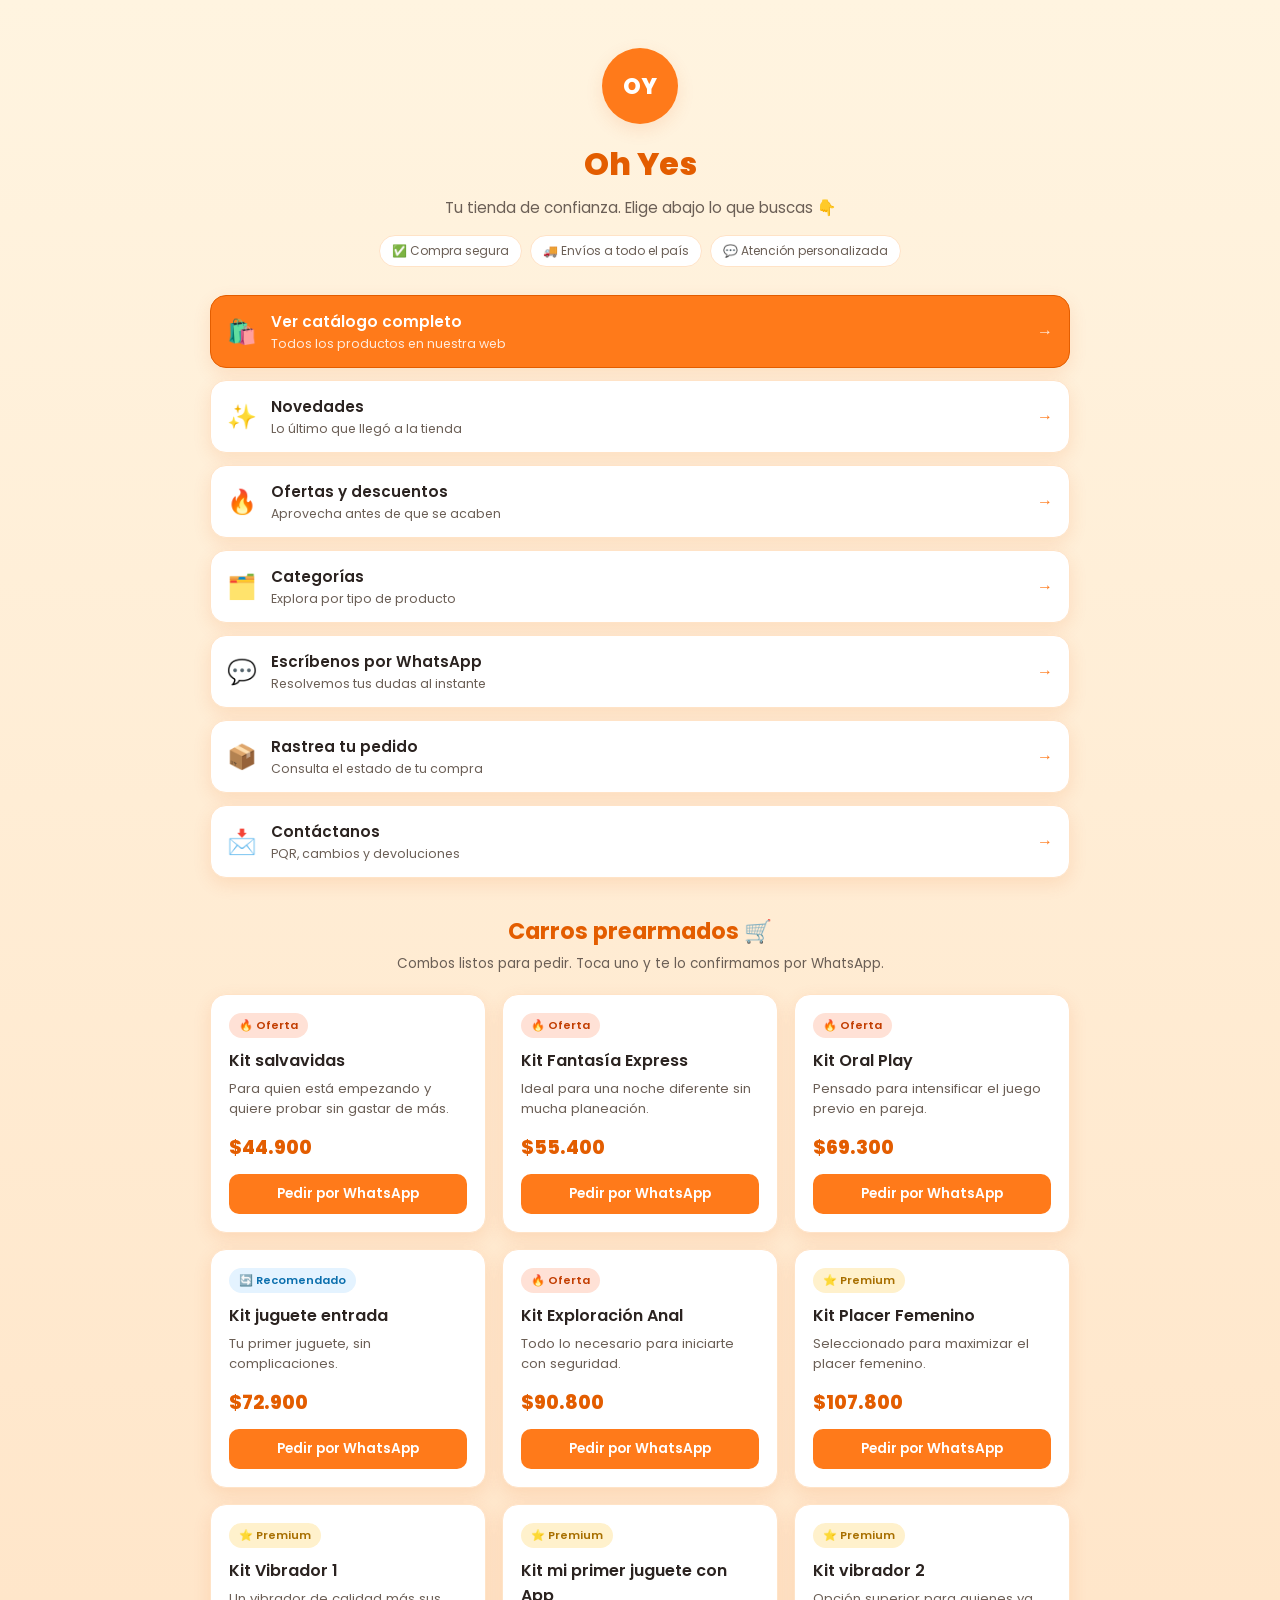
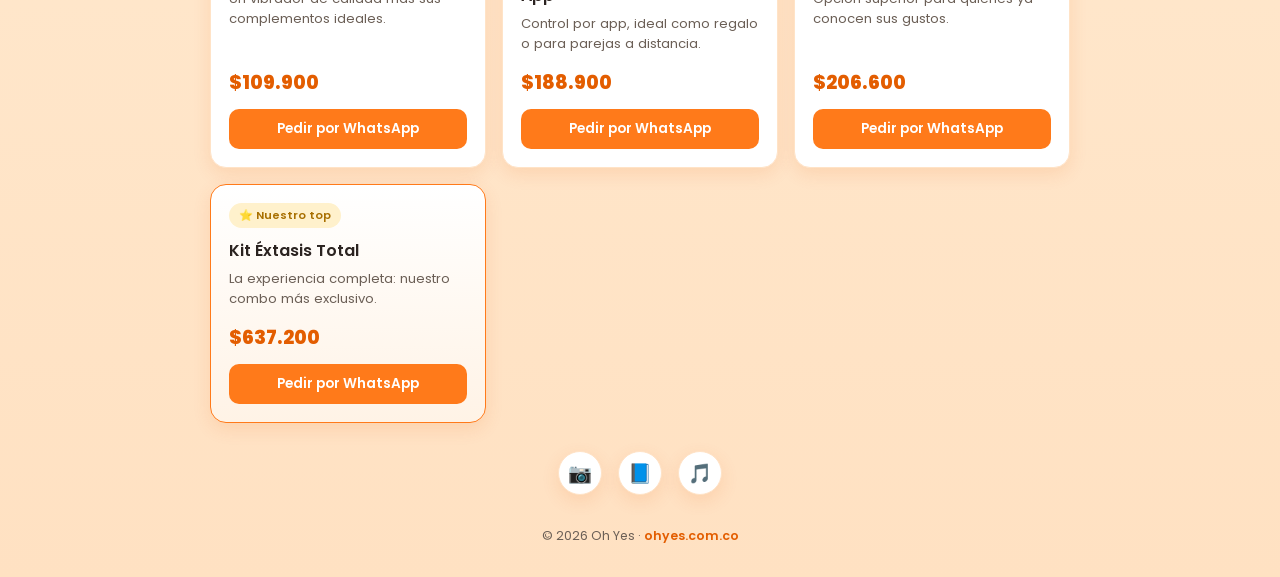
==== index.html @ c4b96cb7 "Add pre-built product cart cards from real catalog data Add a "Carros prearmados" section with the 1" ====
<!DOCTYPE html>
<html lang="es">
<head>
  <meta charset="UTF-8" />
  <meta name="viewport" content="width=device-width, initial-scale=1.0" />
  <title>Oh Yes | Accesos rápidos</title>
  <meta name="description" content="Todos los productos y canales de Oh Yes en un solo lugar. Encuentra lo que buscas más rápido." />
  <link rel="preconnect" href="https://fonts.googleapis.com" />
  <link rel="preconnect" href="https://fonts.gstatic.com" crossorigin />
  <link href="https://fonts.googleapis.com/css2?family=Poppins:wght@400;600;700;800&display=swap" rel="stylesheet" />
  <link href="styles.css" rel="stylesheet" type="text/css" />
</head>
<body>

  <main class="page">
    <header class="hero">
      <div class="avatar" aria-hidden="true">OY</div>
      <h1>Oh Yes</h1>
      <p class="tagline">Tu tienda de confianza. Elige abajo lo que buscas 👇</p>
      <div class="trust-badges">
        <span class="badge">✅ Compra segura</span>
        <span class="badge">🚚 Envíos a todo el país</span>
        <span class="badge">💬 Atención personalizada</span>
      </div>
    </header>

    <section class="links" aria-label="Accesos rápidos">

      <a class="link-card featured" href="https://ohyes.com.co" target="_blank" rel="noopener">
        <span class="icon">🛍️</span>
        <span class="text">
          <strong>Ver catálogo completo</strong>
          <small>Todos los productos en nuestra web</small>
        </span>
        <span class="arrow">→</span>
      </a>

      <a class="link-card" href="https://ohyes.com.co/productos/nuevos" target="_blank" rel="noopener">
        <span class="icon">✨</span>
        <span class="text">
          <strong>Novedades</strong>
          <small>Lo último que llegó a la tienda</small>
        </span>
        <span class="arrow">→</span>
      </a>

      <a class="link-card" href="https://ohyes.com.co/productos/ofertas" target="_blank" rel="noopener">
        <span class="icon">🔥</span>
        <span class="text">
          <strong>Ofertas y descuentos</strong>
          <small>Aprovecha antes de que se acaben</small>
        </span>
        <span class="arrow">→</span>
      </a>

      <a class="link-card" href="https://ohyes.com.co/categorias" target="_blank" rel="noopener">
        <span class="icon">🗂️</span>
        <span class="text">
          <strong>Categorías</strong>
          <small>Explora por tipo de producto</small>
        </span>
        <span class="arrow">→</span>
      </a>

      <a class="link-card" href="https://wa.me/573000000000" target="_blank" rel="noopener">
        <span class="icon">💬</span>
        <span class="text">
          <strong>Escríbenos por WhatsApp</strong>
          <small>Resolvemos tus dudas al instante</small>
        </span>
        <span class="arrow">→</span>
      </a>

      <a class="link-card" href="https://ohyes.com.co/rastreo" target="_blank" rel="noopener">
        <span class="icon">📦</span>
        <span class="text">
          <strong>Rastrea tu pedido</strong>
          <small>Consulta el estado de tu compra</small>
        </span>
        <span class="arrow">→</span>
      </a>

      <a class="link-card" href="https://ohyes.com.co/contacto" target="_blank" rel="noopener">
        <span class="icon">📩</span>
        <span class="text">
          <strong>Contáctanos</strong>
          <small>PQR, cambios y devoluciones</small>
        </span>
        <span class="arrow">→</span>
      </a>

    </section>

    <section class="kits" aria-label="Carros prearmados">
      <h2>Carros prearmados 🛒</h2>
      <p class="section-sub">Combos listos para pedir. Toca uno y te lo confirmamos por WhatsApp.</p>

      <div class="kit-grid">

        <article class="kit-card">
          <span class="kit-tag offer">🔥 Oferta</span>
          <h3>Kit salvavidas</h3>
          <p class="kit-desc">Para quien está empezando y quiere probar sin gastar de más.</p>
          <p class="kit-price">$44.900</p>
          <a class="kit-btn" href="https://wa.me/573000000000?text=Hola%21%20Quiero%20pedir%20el%20Kit%20salvavidas%20%28%2444.900%29%20%F0%9F%99%82" target="_blank" rel="noopener">Pedir por WhatsApp</a>
        </article>

        <article class="kit-card">
          <span class="kit-tag offer">🔥 Oferta</span>
          <h3>Kit Fantasía Express</h3>
          <p class="kit-desc">Ideal para una noche diferente sin mucha planeación.</p>
          <p class="kit-price">$55.400</p>
          <a class="kit-btn" href="https://wa.me/573000000000?text=Hola%21%20Quiero%20pedir%20el%20Kit%20Fantas%C3%ADa%20Express%20%28%2455.400%29%20%F0%9F%99%82" target="_blank" rel="noopener">Pedir por WhatsApp</a>
        </article>

        <article class="kit-card">
          <span class="kit-tag offer">🔥 Oferta</span>
          <h3>Kit Oral Play</h3>
          <p class="kit-desc">Pensado para intensificar el juego previo en pareja.</p>
          <p class="kit-price">$69.300</p>
          <a class="kit-btn" href="https://wa.me/573000000000?text=Hola%21%20Quiero%20pedir%20el%20Kit%20Oral%20Play%20%28%2469.300%29%20%F0%9F%99%82" target="_blank" rel="noopener">Pedir por WhatsApp</a>
        </article>

        <article class="kit-card">
          <span class="kit-tag rotate">🔄 Recomendado</span>
          <h3>Kit juguete entrada</h3>
          <p class="kit-desc">Tu primer juguete, sin complicaciones.</p>
          <p class="kit-price">$72.900</p>
          <a class="kit-btn" href="https://wa.me/573000000000?text=Hola%21%20Quiero%20pedir%20el%20Kit%20juguete%20entrada%20%28%2472.900%29%20%F0%9F%99%82" target="_blank" rel="noopener">Pedir por WhatsApp</a>
        </article>

        <article class="kit-card">
          <span class="kit-tag offer">🔥 Oferta</span>
          <h3>Kit Exploración Anal</h3>
          <p class="kit-desc">Todo lo necesario para iniciarte con seguridad.</p>
          <p class="kit-price">$90.800</p>
          <a class="kit-btn" href="https://wa.me/573000000000?text=Hola%21%20Quiero%20pedir%20el%20Kit%20Exploraci%C3%B3n%20Anal%20%28%2490.800%29%20%F0%9F%99%82" target="_blank" rel="noopener">Pedir por WhatsApp</a>
        </article>

        <article class="kit-card">
          <span class="kit-tag premium">⭐ Premium</span>
          <h3>Kit Placer Femenino</h3>
          <p class="kit-desc">Seleccionado para maximizar el placer femenino.</p>
          <p class="kit-price">$107.800</p>
          <a class="kit-btn" href="https://wa.me/573000000000?text=Hola%21%20Quiero%20pedir%20el%20Kit%20Placer%20Femenino%20%28%24107.800%29%20%F0%9F%99%82" target="_blank" rel="noopener">Pedir por WhatsApp</a>
        </article>

        <article class="kit-card">
          <span class="kit-tag premium">⭐ Premium</span>
          <h3>Kit Vibrador 1</h3>
          <p class="kit-desc">Un vibrador de calidad más sus complementos ideales.</p>
          <p class="kit-price">$109.900</p>
          <a class="kit-btn" href="https://wa.me/573000000000?text=Hola%21%20Quiero%20pedir%20el%20Kit%20Vibrador%201%20%28%24109.900%29%20%F0%9F%99%82" target="_blank" rel="noopener">Pedir por WhatsApp</a>
        </article>

        <article class="kit-card">
          <span class="kit-tag premium">⭐ Premium</span>
          <h3>Kit mi primer juguete con App</h3>
          <p class="kit-desc">Control por app, ideal como regalo o para parejas a distancia.</p>
          <p class="kit-price">$188.900</p>
          <a class="kit-btn" href="https://wa.me/573000000000?text=Hola%21%20Quiero%20pedir%20el%20Kit%20mi%20primer%20juguete%20con%20App%20%28%24188.900%29%20%F0%9F%99%82" target="_blank" rel="noopener">Pedir por WhatsApp</a>
        </article>

        <article class="kit-card">
          <span class="kit-tag premium">⭐ Premium</span>
          <h3>Kit vibrador 2</h3>
          <p class="kit-desc">Opción superior para quienes ya conocen sus gustos.</p>
          <p class="kit-price">$206.600</p>
          <a class="kit-btn" href="https://wa.me/573000000000?text=Hola%21%20Quiero%20pedir%20el%20Kit%20vibrador%202%20%28%24206.600%29%20%F0%9F%99%82" target="_blank" rel="noopener">Pedir por WhatsApp</a>
        </article>

        <article class="kit-card featured">
          <span class="kit-tag premium">⭐ Nuestro top</span>
          <h3>Kit Éxtasis Total</h3>
          <p class="kit-desc">La experiencia completa: nuestro combo más exclusivo.</p>
          <p class="kit-price">$637.200</p>
          <a class="kit-btn" href="https://wa.me/573000000000?text=Hola%21%20Quiero%20pedir%20el%20Kit%20%C3%89xtasis%20Total%20%28%24637.200%29%20%F0%9F%99%82" target="_blank" rel="noopener">Pedir por WhatsApp</a>
        </article>

      </div>
    </section>

    <section class="socials" aria-label="Redes sociales">
      <a href="https://instagram.com/ohyes.com.co" target="_blank" rel="noopener" aria-label="Instagram">📷</a>
      <a href="https://facebook.com/ohyes.com.co" target="_blank" rel="noopener" aria-label="Facebook">📘</a>
      <a href="https://tiktok.com/@ohyes.com.co" target="_blank" rel="noopener" aria-label="TikTok">🎵</a>
    </section>

    <footer class="footer">
      <p>© <span id="year"></span> Oh Yes · <a href="https://ohyes.com.co" target="_blank" rel="noopener">ohyes.com.co</a></p>
    </footer>
  </main>

  <script>
    document.getElementById('year').textContent = new Date().getFullYear();
  </script>

</body>
</html>
---- styles.css ----
:root {
  --bg-top: #fff4e0;
  --bg-bottom: #ffe1c2;
  --accent: #ff7a1a;
  --accent-dark: #e35d00;
  --text: #2b2320;
  --text-muted: #6b5f56;
  --card-bg: #ffffff;
  --card-border: #ffe3c7;
  --shadow: 0 6px 18px rgba(227, 93, 0, 0.12);
}

* {
  margin: 0;
  padding: 0;
  box-sizing: border-box;
}

body {
  font-family: "Poppins", "Segoe UI", sans-serif;
  color: var(--text);
  background: linear-gradient(180deg, var(--bg-top) 0%, var(--bg-bottom) 100%);
  min-height: 100vh;
}

.page {
  max-width: 480px;
  margin: 0 auto;
  padding: 48px 20px 32px;
  display: flex;
  flex-direction: column;
  align-items: center;
}

.page:has(.kit-grid) {
  max-width: 900px;
}

.hero {
  text-align: center;
  margin-bottom: 28px;
}

.avatar {
  width: 76px;
  height: 76px;
  margin: 0 auto 16px;
  border-radius: 50%;
  background: var(--accent);
  color: #fff;
  display: flex;
  align-items: center;
  justify-content: center;
  font-weight: 800;
  font-size: 1.4rem;
  box-shadow: var(--shadow);
}

.hero h1 {
  font-size: 2rem;
  font-weight: 800;
  color: var(--accent-dark);
}

.tagline {
  margin-top: 8px;
  color: var(--text-muted);
  font-size: 0.95rem;
}

.trust-badges {
  margin-top: 16px;
  display: flex;
  flex-wrap: wrap;
  justify-content: center;
  gap: 8px;
}

.badge {
  background: #fff;
  border: 1px solid var(--card-border);
  border-radius: 999px;
  padding: 6px 12px;
  font-size: 0.75rem;
  color: var(--text-muted);
}

.links {
  width: 100%;
  display: flex;
  flex-direction: column;
  gap: 12px;
}

.link-card {
  display: flex;
  align-items: center;
  gap: 14px;
  background: var(--card-bg);
  border: 1px solid var(--card-border);
  border-radius: 16px;
  padding: 14px 16px;
  text-decoration: none;
  color: var(--text);
  box-shadow: var(--shadow);
  transition: transform 0.15s ease, box-shadow 0.15s ease, border-color 0.15s ease;
}

.link-card:hover,
.link-card:focus-visible {
  transform: translateY(-2px);
  border-color: var(--accent);
  box-shadow: 0 10px 24px rgba(227, 93, 0, 0.2);
}

.link-card .icon {
  font-size: 1.5rem;
  flex-shrink: 0;
}

.link-card .text {
  flex: 1;
  display: flex;
  flex-direction: column;
}

.link-card strong {
  font-size: 0.95rem;
  font-weight: 600;
}

.link-card small {
  color: var(--text-muted);
  font-size: 0.78rem;
  margin-top: 2px;
}

.link-card .arrow {
  color: var(--accent);
  font-weight: 700;
}

.link-card.featured {
  background: var(--accent);
  color: #fff;
  border-color: var(--accent-dark);
}

.link-card.featured small,
.link-card.featured .arrow {
  color: rgba(255, 255, 255, 0.85);
}

.kits {
  width: 100%;
  margin-top: 36px;
  text-align: center;
}

.kits h2 {
  font-size: 1.4rem;
  color: var(--accent-dark);
}

.section-sub {
  margin-top: 6px;
  color: var(--text-muted);
  font-size: 0.85rem;
}

.kit-grid {
  margin-top: 20px;
  display: grid;
  grid-template-columns: repeat(auto-fill, minmax(220px, 1fr));
  gap: 16px;
  text-align: left;
}

.kit-card {
  background: var(--card-bg);
  border: 1px solid var(--card-border);
  border-radius: 16px;
  padding: 18px;
  display: flex;
  flex-direction: column;
  box-shadow: var(--shadow);
}

.kit-card.featured {
  border-color: var(--accent);
  background: linear-gradient(180deg, #fff 0%, #fff3e6 100%);
}

.kit-tag {
  align-self: flex-start;
  font-size: 0.7rem;
  font-weight: 600;
  padding: 4px 10px;
  border-radius: 999px;
  margin-bottom: 10px;
}

.kit-tag.offer {
  background: #ffe1d6;
  color: #c23d00;
}

.kit-tag.premium {
  background: #fff1cc;
  color: #a86f00;
}

.kit-tag.rotate {
  background: #e4f3ff;
  color: #0b6fad;
}

.kit-card h3 {
  font-size: 1rem;
  font-weight: 600;
}

.kit-desc {
  margin-top: 6px;
  color: var(--text-muted);
  font-size: 0.82rem;
  flex: 1;
}

.kit-price {
  margin-top: 14px;
  font-size: 1.2rem;
  font-weight: 800;
  color: var(--accent-dark);
}

.kit-btn {
  margin-top: 12px;
  display: block;
  text-align: center;
  background: var(--accent);
  color: #fff;
  text-decoration: none;
  font-weight: 600;
  font-size: 0.85rem;
  padding: 10px 14px;
  border-radius: 10px;
  transition: transform 0.15s ease, background 0.15s ease;
}

.kit-btn:hover {
  background: var(--accent-dark);
  transform: translateY(-1px);
}

.socials {
  margin-top: 28px;
  display: flex;
  gap: 16px;
}

.socials a {
  width: 44px;
  height: 44px;
  border-radius: 50%;
  background: #fff;
  border: 1px solid var(--card-border);
  display: flex;
  align-items: center;
  justify-content: center;
  font-size: 1.2rem;
  text-decoration: none;
  box-shadow: var(--shadow);
  transition: transform 0.15s ease;
}

.socials a:hover {
  transform: translateY(-2px);
}

.footer {
  margin-top: 32px;
  text-align: center;
  font-size: 0.78rem;
  color: var(--text-muted);
}

.footer a {
  color: var(--accent-dark);
  text-decoration: none;
  font-weight: 600;
}
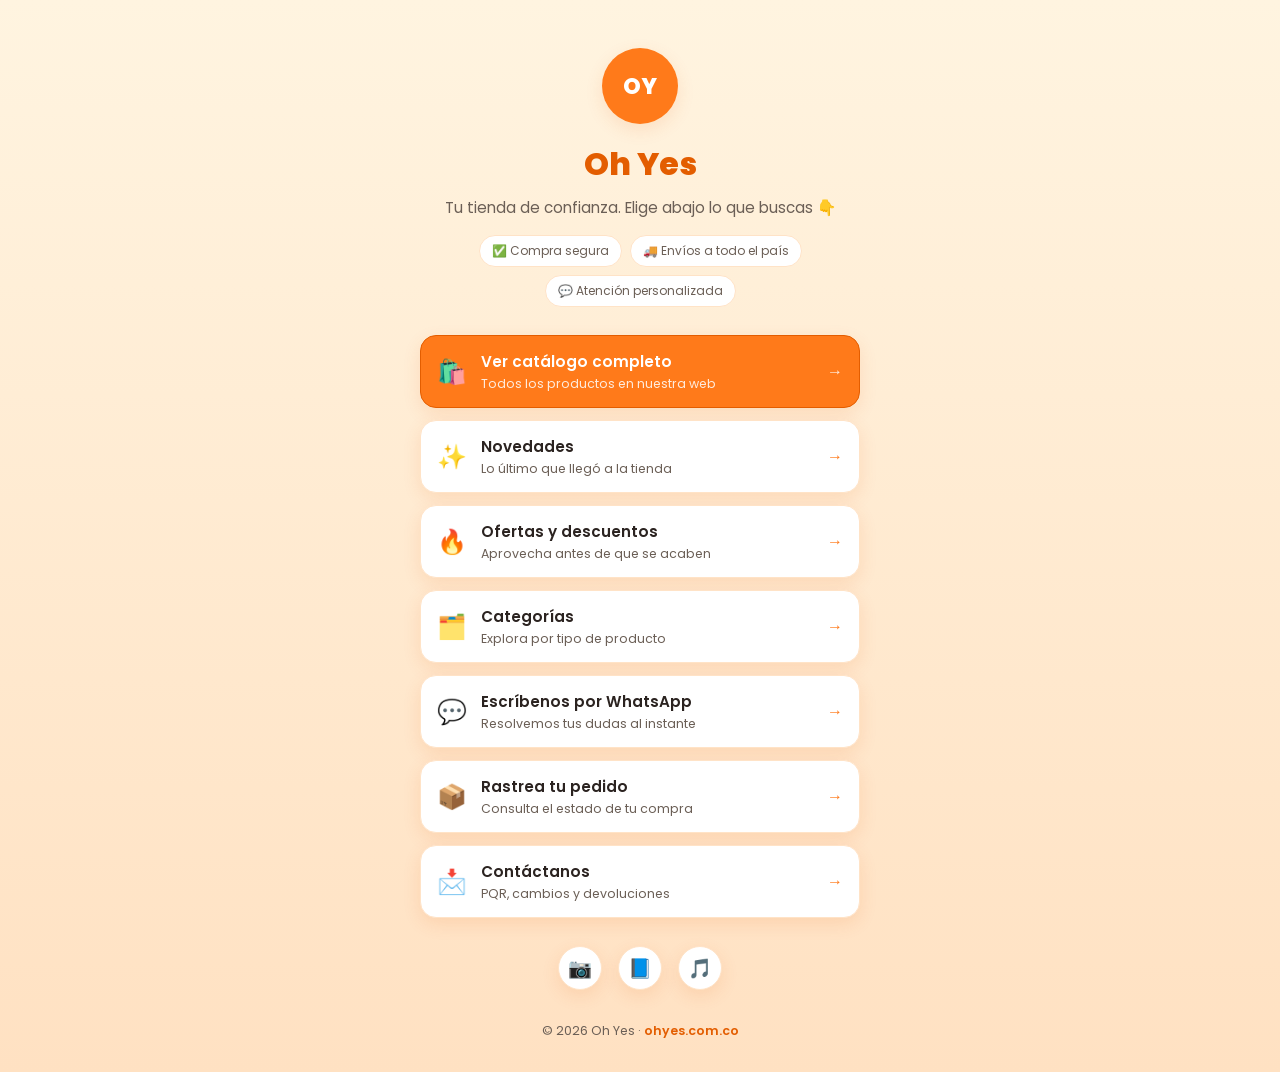
==== commit 03cc0166: "Remove pre-built product cart cards Take out the "Carros prearmados" section and its styles while th" ====
--- a/index.html
+++ b/index.html
@@ -62,7 +62,7 @@
         <span class="arrow">→</span>
       </a>
 
-      <a class="link-card" href="https://wa.me/573000000000" target="_blank" rel="noopener">
+      <a class="link-card" href="https://wa.me/573005209029" target="_blank" rel="noopener">
         <span class="icon">💬</span>
         <span class="text">
           <strong>Escríbenos por WhatsApp</strong>
@@ -91,95 +91,6 @@
 
     </section>
 
-    <section class="kits" aria-label="Carros prearmados">
-      <h2>Carros prearmados 🛒</h2>
-      <p class="section-sub">Combos listos para pedir. Toca uno y te lo confirmamos por WhatsApp.</p>
-
-      <div class="kit-grid">
-
-        <article class="kit-card">
-          <span class="kit-tag offer">🔥 Oferta</span>
-          <h3>Kit salvavidas</h3>
-          <p class="kit-desc">Para quien está empezando y quiere probar sin gastar de más.</p>
-          <p class="kit-price">$44.900</p>
-          <a class="kit-btn" href="https://wa.me/573000000000?text=Hola%21%20Quiero%20pedir%20el%20Kit%20salvavidas%20%28%2444.900%29%20%F0%9F%99%82" target="_blank" rel="noopener">Pedir por WhatsApp</a>
-        </article>
-
-        <article class="kit-card">
-          <span class="kit-tag offer">🔥 Oferta</span>
-          <h3>Kit Fantasía Express</h3>
-          <p class="kit-desc">Ideal para una noche diferente sin mucha planeación.</p>
-          <p class="kit-price">$55.400</p>
-          <a class="kit-btn" href="https://wa.me/573000000000?text=Hola%21%20Quiero%20pedir%20el%20Kit%20Fantas%C3%ADa%20Express%20%28%2455.400%29%20%F0%9F%99%82" target="_blank" rel="noopener">Pedir por WhatsApp</a>
-        </article>
-
-        <article class="kit-card">
-          <span class="kit-tag offer">🔥 Oferta</span>
-          <h3>Kit Oral Play</h3>
-          <p class="kit-desc">Pensado para intensificar el juego previo en pareja.</p>
-          <p class="kit-price">$69.300</p>
-          <a class="kit-btn" href="https://wa.me/573000000000?text=Hola%21%20Quiero%20pedir%20el%20Kit%20Oral%20Play%20%28%2469.300%29%20%F0%9F%99%82" target="_blank" rel="noopener">Pedir por WhatsApp</a>
-        </article>
-
-        <article class="kit-card">
-          <span class="kit-tag rotate">🔄 Recomendado</span>
-          <h3>Kit juguete entrada</h3>
-          <p class="kit-desc">Tu primer juguete, sin complicaciones.</p>
-          <p class="kit-price">$72.900</p>
-          <a class="kit-btn" href="https://wa.me/573000000000?text=Hola%21%20Quiero%20pedir%20el%20Kit%20juguete%20entrada%20%28%2472.900%29%20%F0%9F%99%82" target="_blank" rel="noopener">Pedir por WhatsApp</a>
-        </article>
-
-        <article class="kit-card">
-          <span class="kit-tag offer">🔥 Oferta</span>
-          <h3>Kit Exploración Anal</h3>
-          <p class="kit-desc">Todo lo necesario para iniciarte con seguridad.</p>
-          <p class="kit-price">$90.800</p>
-          <a class="kit-btn" href="https://wa.me/573000000000?text=Hola%21%20Quiero%20pedir%20el%20Kit%20Exploraci%C3%B3n%20Anal%20%28%2490.800%29%20%F0%9F%99%82" target="_blank" rel="noopener">Pedir por WhatsApp</a>
-        </article>
-
-        <article class="kit-card">
-          <span class="kit-tag premium">⭐ Premium</span>
-          <h3>Kit Placer Femenino</h3>
-          <p class="kit-desc">Seleccionado para maximizar el placer femenino.</p>
-          <p class="kit-price">$107.800</p>
-          <a class="kit-btn" href="https://wa.me/573000000000?text=Hola%21%20Quiero%20pedir%20el%20Kit%20Placer%20Femenino%20%28%24107.800%29%20%F0%9F%99%82" target="_blank" rel="noopener">Pedir por WhatsApp</a>
-        </article>
-
-        <article class="kit-card">
-          <span class="kit-tag premium">⭐ Premium</span>
-          <h3>Kit Vibrador 1</h3>
-          <p class="kit-desc">Un vibrador de calidad más sus complementos ideales.</p>
-          <p class="kit-price">$109.900</p>
-          <a class="kit-btn" href="https://wa.me/573000000000?text=Hola%21%20Quiero%20pedir%20el%20Kit%20Vibrador%201%20%28%24109.900%29%20%F0%9F%99%82" target="_blank" rel="noopener">Pedir por WhatsApp</a>
-        </article>
-
-        <article class="kit-card">
-          <span class="kit-tag premium">⭐ Premium</span>
-          <h3>Kit mi primer juguete con App</h3>
-          <p class="kit-desc">Control por app, ideal como regalo o para parejas a distancia.</p>
-          <p class="kit-price">$188.900</p>
-          <a class="kit-btn" href="https://wa.me/573000000000?text=Hola%21%20Quiero%20pedir%20el%20Kit%20mi%20primer%20juguete%20con%20App%20%28%24188.900%29%20%F0%9F%99%82" target="_blank" rel="noopener">Pedir por WhatsApp</a>
-        </article>
-
-        <article class="kit-card">
-          <span class="kit-tag premium">⭐ Premium</span>
-          <h3>Kit vibrador 2</h3>
-          <p class="kit-desc">Opción superior para quienes ya conocen sus gustos.</p>
-          <p class="kit-price">$206.600</p>
-          <a class="kit-btn" href="https://wa.me/573000000000?text=Hola%21%20Quiero%20pedir%20el%20Kit%20vibrador%202%20%28%24206.600%29%20%F0%9F%99%82" target="_blank" rel="noopener">Pedir por WhatsApp</a>
-        </article>
-
-        <article class="kit-card featured">
-          <span class="kit-tag premium">⭐ Nuestro top</span>
-          <h3>Kit Éxtasis Total</h3>
-          <p class="kit-desc">La experiencia completa: nuestro combo más exclusivo.</p>
-          <p class="kit-price">$637.200</p>
-          <a class="kit-btn" href="https://wa.me/573000000000?text=Hola%21%20Quiero%20pedir%20el%20Kit%20%C3%89xtasis%20Total%20%28%24637.200%29%20%F0%9F%99%82" target="_blank" rel="noopener">Pedir por WhatsApp</a>
-        </article>
-
-      </div>
-    </section>
-
     <section class="socials" aria-label="Redes sociales">
       <a href="https://instagram.com/ohyes.com.co" target="_blank" rel="noopener" aria-label="Instagram">📷</a>
       <a href="https://facebook.com/ohyes.com.co" target="_blank" rel="noopener" aria-label="Facebook">📘</a>
--- a/styles.css
+++ b/styles.css
@@ -30,10 +30,6 @@
   display: flex;
   flex-direction: column;
   align-items: center;
-}
-
-.page:has(.kit-grid) {
-  max-width: 900px;
 }
 
 .hero {
@@ -151,108 +147,6 @@
   color: rgba(255, 255, 255, 0.85);
 }
 
-.kits {
-  width: 100%;
-  margin-top: 36px;
-  text-align: center;
-}
-
-.kits h2 {
-  font-size: 1.4rem;
-  color: var(--accent-dark);
-}
-
-.section-sub {
-  margin-top: 6px;
-  color: var(--text-muted);
-  font-size: 0.85rem;
-}
-
-.kit-grid {
-  margin-top: 20px;
-  display: grid;
-  grid-template-columns: repeat(auto-fill, minmax(220px, 1fr));
-  gap: 16px;
-  text-align: left;
-}
-
-.kit-card {
-  background: var(--card-bg);
-  border: 1px solid var(--card-border);
-  border-radius: 16px;
-  padding: 18px;
-  display: flex;
-  flex-direction: column;
-  box-shadow: var(--shadow);
-}
-
-.kit-card.featured {
-  border-color: var(--accent);
-  background: linear-gradient(180deg, #fff 0%, #fff3e6 100%);
-}
-
-.kit-tag {
-  align-self: flex-start;
-  font-size: 0.7rem;
-  font-weight: 600;
-  padding: 4px 10px;
-  border-radius: 999px;
-  margin-bottom: 10px;
-}
-
-.kit-tag.offer {
-  background: #ffe1d6;
-  color: #c23d00;
-}
-
-.kit-tag.premium {
-  background: #fff1cc;
-  color: #a86f00;
-}
-
-.kit-tag.rotate {
-  background: #e4f3ff;
-  color: #0b6fad;
-}
-
-.kit-card h3 {
-  font-size: 1rem;
-  font-weight: 600;
-}
-
-.kit-desc {
-  margin-top: 6px;
-  color: var(--text-muted);
-  font-size: 0.82rem;
-  flex: 1;
-}
-
-.kit-price {
-  margin-top: 14px;
-  font-size: 1.2rem;
-  font-weight: 800;
-  color: var(--accent-dark);
-}
-
-.kit-btn {
-  margin-top: 12px;
-  display: block;
-  text-align: center;
-  background: var(--accent);
-  color: #fff;
-  text-decoration: none;
-  font-weight: 600;
-  font-size: 0.85rem;
-  padding: 10px 14px;
-  border-radius: 10px;
-  transition: transform 0.15s ease, background 0.15s ease;
-}
-
-.kit-btn:hover {
-  background: var(--accent-dark);
-  transform: translateY(-1px);
-}
-
 .socials {
   margin-top: 28px;
   display: flex;
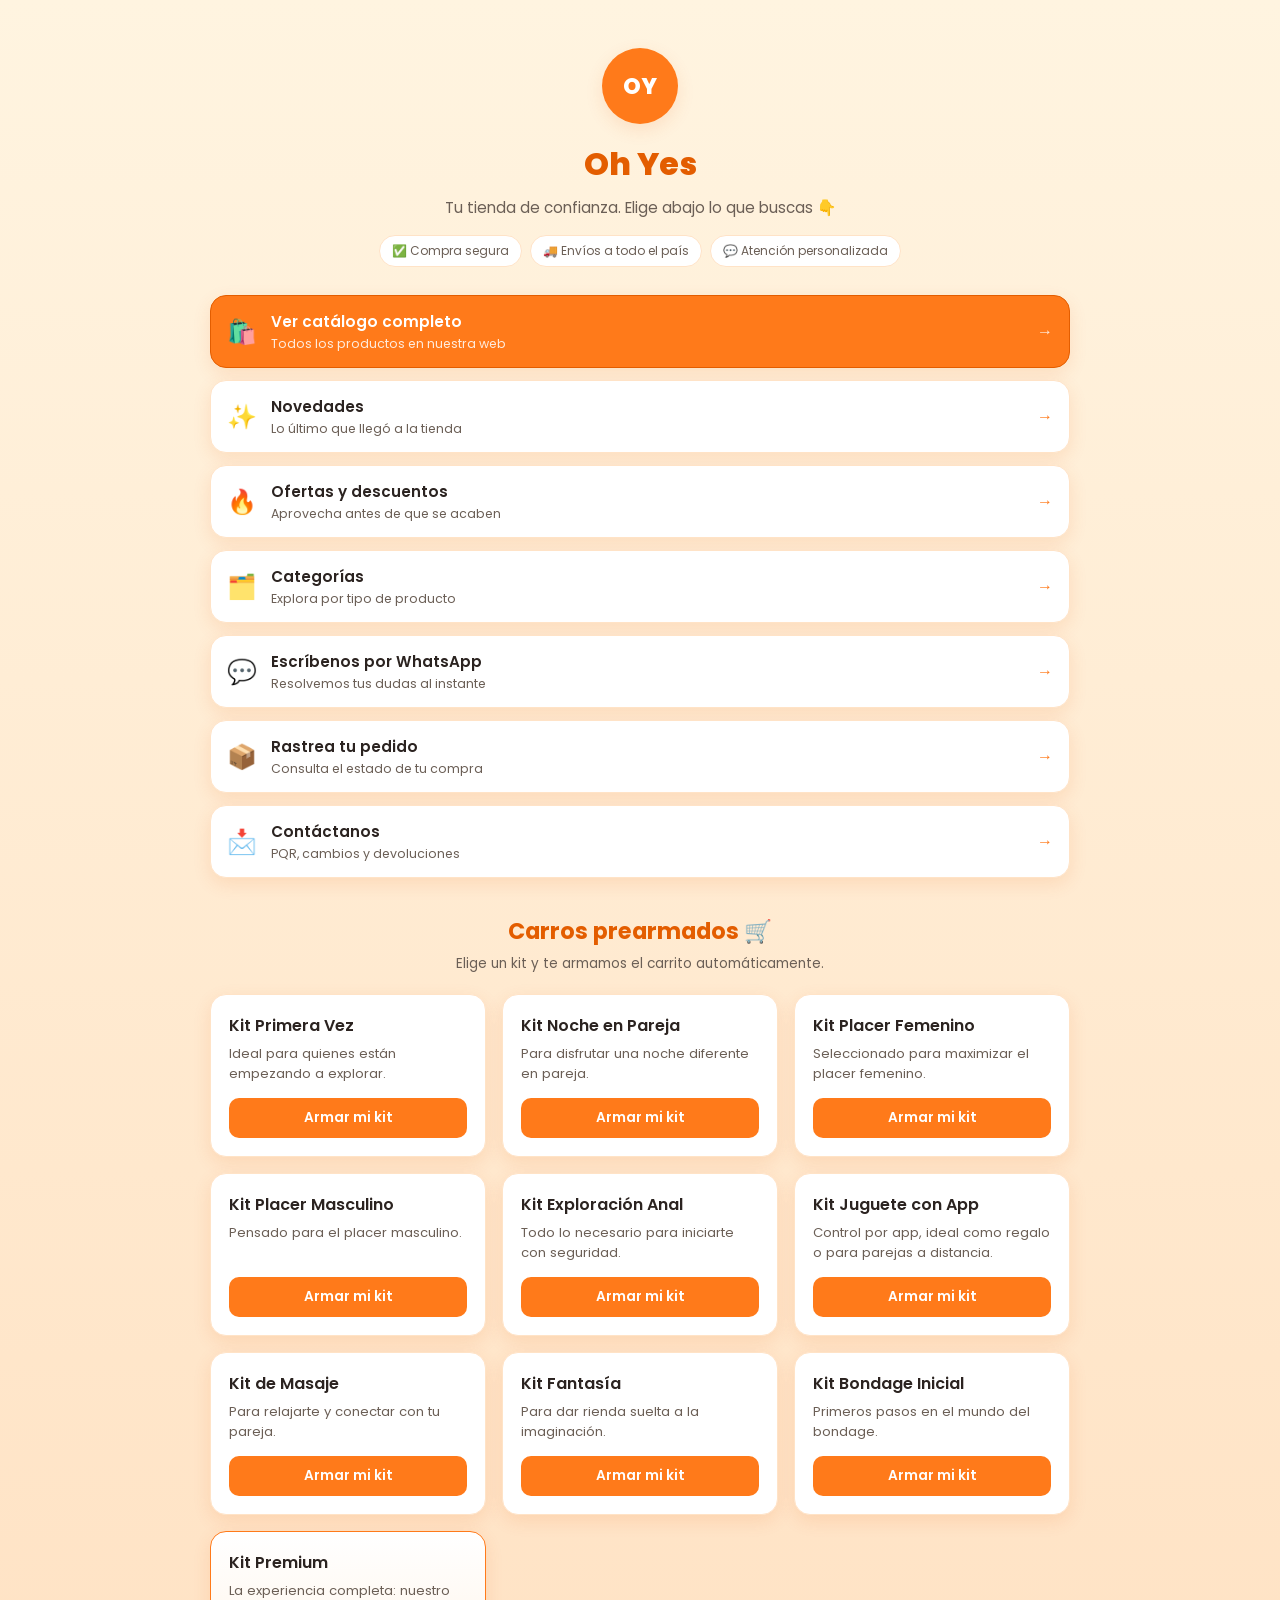
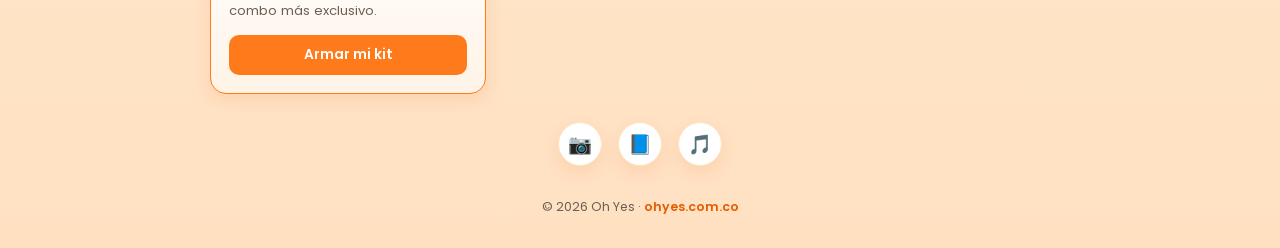
==== commit f88dca86: "Re-add pre-built cart kits with real cart links Add back the "Carros prearmados" section using the r" ====
--- a/index.html
+++ b/index.html
@@ -91,6 +91,75 @@
 
     </section>
 
+    <section class="kits" aria-label="Carros prearmados">
+      <h2>Carros prearmados 🛒</h2>
+      <p class="section-sub">Elige un kit y te armamos el carrito automáticamente.</p>
+
+      <div class="kit-grid">
+
+        <article class="kit-card">
+          <h3>Kit Primera Vez</h3>
+          <p class="kit-desc">Ideal para quienes están empezando a explorar.</p>
+          <a class="kit-btn" href="https://www.ohyes.com.co/carrito/?kit=primera-vez" target="_blank" rel="noopener">Armar mi kit</a>
+        </article>
+
+        <article class="kit-card">
+          <h3>Kit Noche en Pareja</h3>
+          <p class="kit-desc">Para disfrutar una noche diferente en pareja.</p>
+          <a class="kit-btn" href="https://www.ohyes.com.co/carrito/?kit=noche-pareja" target="_blank" rel="noopener">Armar mi kit</a>
+        </article>
+
+        <article class="kit-card">
+          <h3>Kit Placer Femenino</h3>
+          <p class="kit-desc">Seleccionado para maximizar el placer femenino.</p>
+          <a class="kit-btn" href="https://www.ohyes.com.co/carrito/?kit=placer-femenino" target="_blank" rel="noopener">Armar mi kit</a>
+        </article>
+
+        <article class="kit-card">
+          <h3>Kit Placer Masculino</h3>
+          <p class="kit-desc">Pensado para el placer masculino.</p>
+          <a class="kit-btn" href="https://www.ohyes.com.co/carrito/?kit=placer-masculino" target="_blank" rel="noopener">Armar mi kit</a>
+        </article>
+
+        <article class="kit-card">
+          <h3>Kit Exploración Anal</h3>
+          <p class="kit-desc">Todo lo necesario para iniciarte con seguridad.</p>
+          <a class="kit-btn" href="https://www.ohyes.com.co/carrito/?kit=exploracion-anal" target="_blank" rel="noopener">Armar mi kit</a>
+        </article>
+
+        <article class="kit-card">
+          <h3>Kit Juguete con App</h3>
+          <p class="kit-desc">Control por app, ideal como regalo o para parejas a distancia.</p>
+          <a class="kit-btn" href="https://www.ohyes.com.co/carrito/?kit=juguete-app" target="_blank" rel="noopener">Armar mi kit</a>
+        </article>
+
+        <article class="kit-card">
+          <h3>Kit de Masaje</h3>
+          <p class="kit-desc">Para relajarte y conectar con tu pareja.</p>
+          <a class="kit-btn" href="https://www.ohyes.com.co/carrito/?kit=masaje" target="_blank" rel="noopener">Armar mi kit</a>
+        </article>
+
+        <article class="kit-card">
+          <h3>Kit Fantasía</h3>
+          <p class="kit-desc">Para dar rienda suelta a la imaginación.</p>
+          <a class="kit-btn" href="https://www.ohyes.com.co/carrito/?kit=fantasia" target="_blank" rel="noopener">Armar mi kit</a>
+        </article>
+
+        <article class="kit-card">
+          <h3>Kit Bondage Inicial</h3>
+          <p class="kit-desc">Primeros pasos en el mundo del bondage.</p>
+          <a class="kit-btn" href="https://www.ohyes.com.co/carrito/?kit=bondage-inicial" target="_blank" rel="noopener">Armar mi kit</a>
+        </article>
+
+        <article class="kit-card featured">
+          <h3>Kit Premium</h3>
+          <p class="kit-desc">La experiencia completa: nuestro combo más exclusivo.</p>
+          <a class="kit-btn" href="https://www.ohyes.com.co/carrito/?kit=premium" target="_blank" rel="noopener">Armar mi kit</a>
+        </article>
+
+      </div>
+    </section>
+
     <section class="socials" aria-label="Redes sociales">
       <a href="https://instagram.com/ohyes.com.co" target="_blank" rel="noopener" aria-label="Instagram">📷</a>
       <a href="https://facebook.com/ohyes.com.co" target="_blank" rel="noopener" aria-label="Facebook">📘</a>
--- a/styles.css
+++ b/styles.css
@@ -32,6 +32,10 @@
   align-items: center;
 }
 
+.page:has(.kit-grid) {
+  max-width: 900px;
+}
+
 .hero {
   text-align: center;
   margin-bottom: 28px;
@@ -147,6 +151,77 @@
   color: rgba(255, 255, 255, 0.85);
 }
 
+.kits {
+  width: 100%;
+  margin-top: 36px;
+  text-align: center;
+}
+
+.kits h2 {
+  font-size: 1.4rem;
+  color: var(--accent-dark);
+}
+
+.section-sub {
+  margin-top: 6px;
+  color: var(--text-muted);
+  font-size: 0.85rem;
+}
+
+.kit-grid {
+  margin-top: 20px;
+  display: grid;
+  grid-template-columns: repeat(auto-fill, minmax(220px, 1fr));
+  gap: 16px;
+  text-align: left;
+}
+
+.kit-card {
+  background: var(--card-bg);
+  border: 1px solid var(--card-border);
+  border-radius: 16px;
+  padding: 18px;
+  display: flex;
+  flex-direction: column;
+  box-shadow: var(--shadow);
+}
+
+.kit-card.featured {
+  border-color: var(--accent);
+  background: linear-gradient(180deg, #fff 0%, #fff3e6 100%);
+}
+
+.kit-card h3 {
+  font-size: 1rem;
+  font-weight: 600;
+}
+
+.kit-desc {
+  margin-top: 6px;
+  color: var(--text-muted);
+  font-size: 0.82rem;
+  flex: 1;
+}
+
+.kit-btn {
+  margin-top: 14px;
+  display: block;
+  text-align: center;
+  background: var(--accent);
+  color: #fff;
+  text-decoration: none;
+  font-weight: 600;
+  font-size: 0.85rem;
+  padding: 10px 14px;
+  border-radius: 10px;
+  transition: transform 0.15s ease, background 0.15s ease;
+}
+
+.kit-btn:hover {
+  background: var(--accent-dark);
+  transform: translateY(-1px);
+}
+
 .socials {
   margin-top: 28px;
   display: flex;
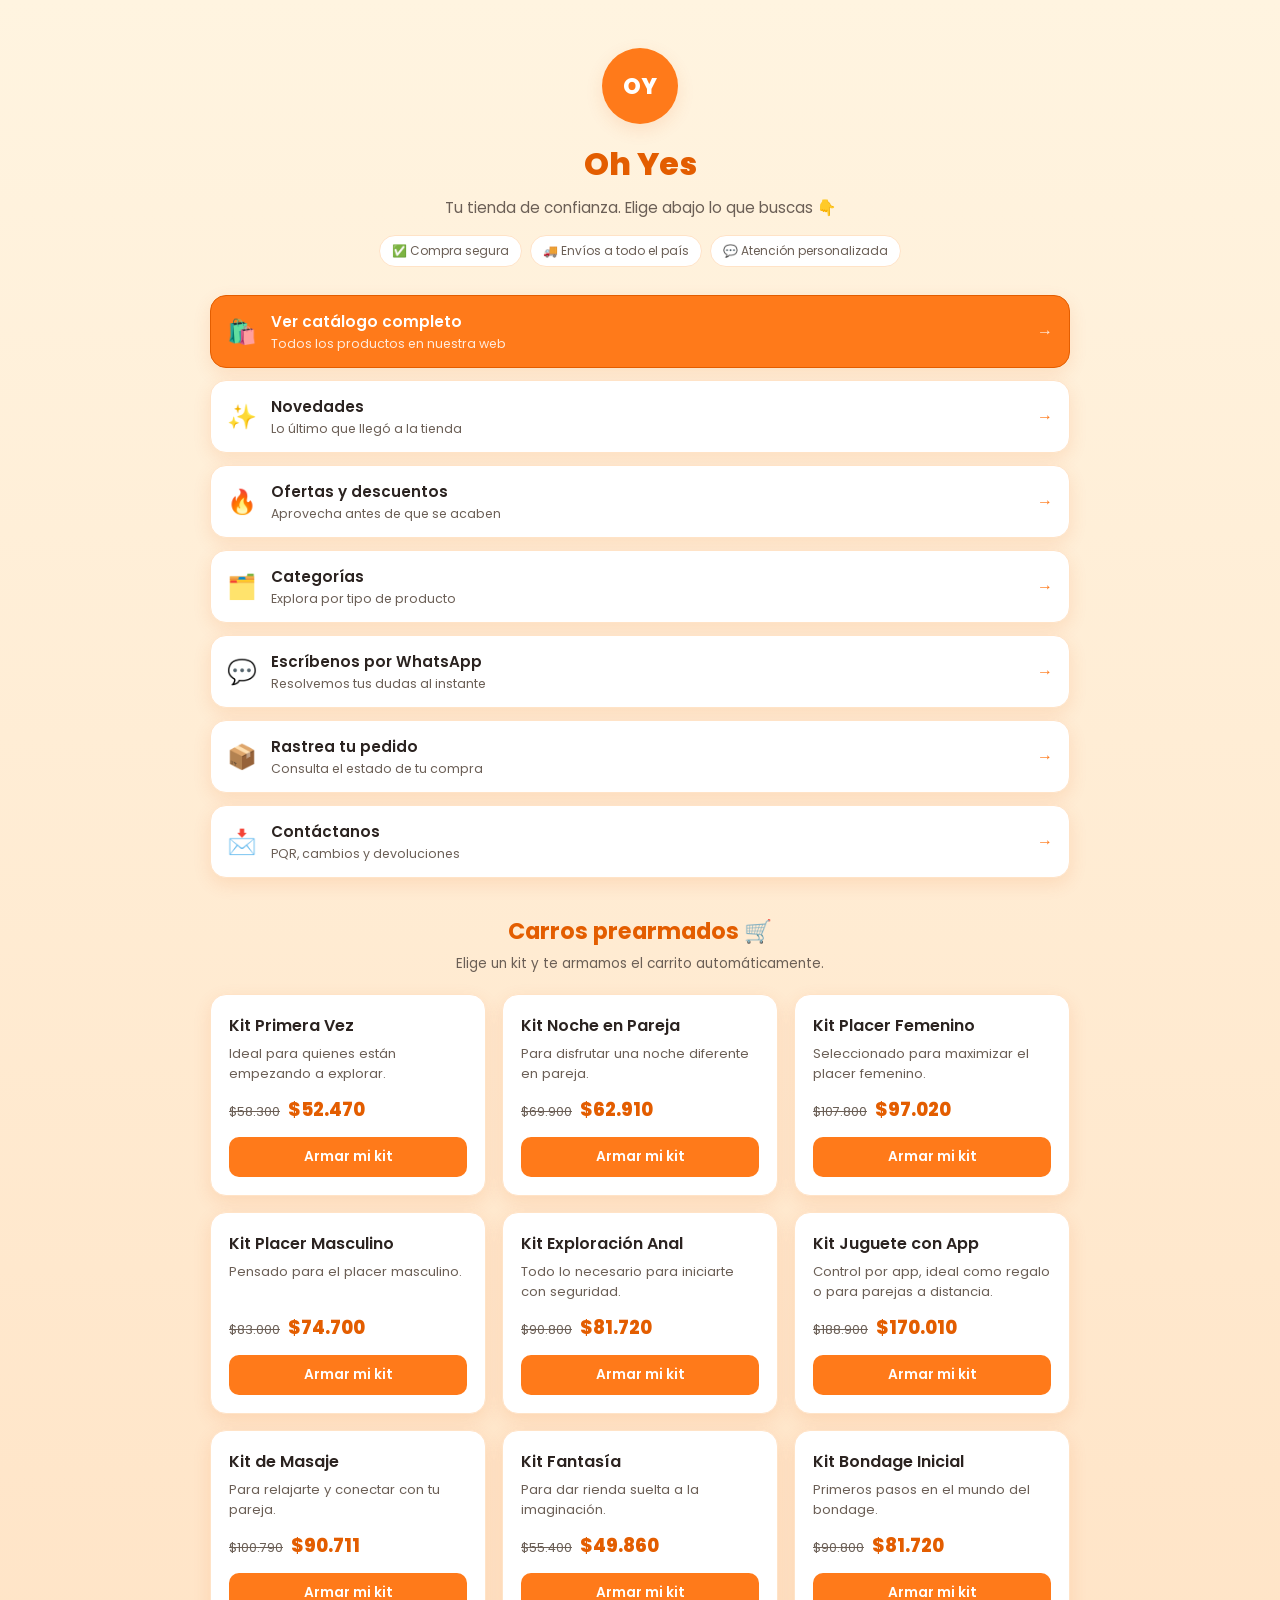
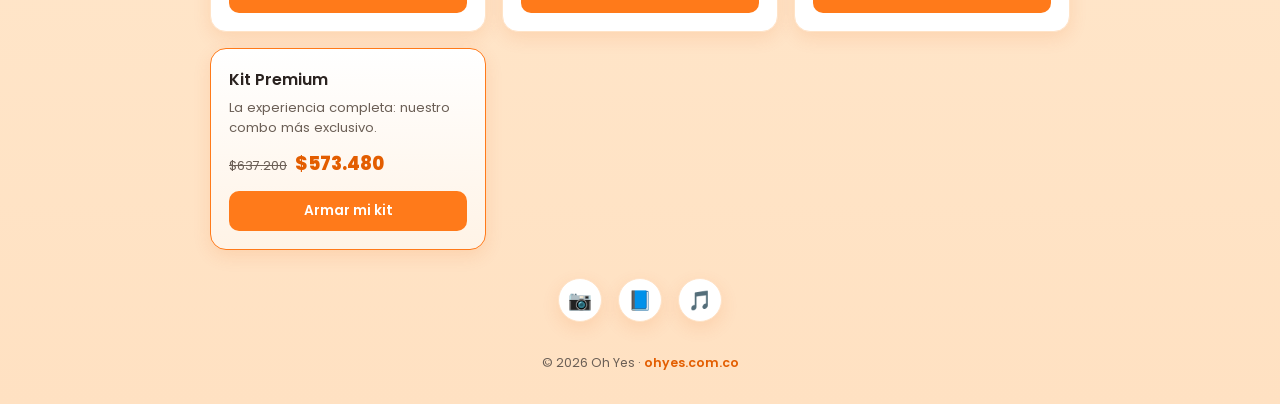
==== commit f17626fe: "Add kit pricing based on component sum with 10% off Compute each kit's price as the sum of its compo" ====
--- a/index.html
+++ b/index.html
@@ -100,60 +100,70 @@
         <article class="kit-card">
           <h3>Kit Primera Vez</h3>
           <p class="kit-desc">Ideal para quienes están empezando a explorar.</p>
+          <p class="kit-price"><span class="kit-old">$58.300</span> <span class="kit-new">$52.470</span></p>
           <a class="kit-btn" href="https://www.ohyes.com.co/carrito/?kit=primera-vez" target="_blank" rel="noopener">Armar mi kit</a>
         </article>
 
         <article class="kit-card">
           <h3>Kit Noche en Pareja</h3>
           <p class="kit-desc">Para disfrutar una noche diferente en pareja.</p>
+          <p class="kit-price"><span class="kit-old">$69.900</span> <span class="kit-new">$62.910</span></p>
           <a class="kit-btn" href="https://www.ohyes.com.co/carrito/?kit=noche-pareja" target="_blank" rel="noopener">Armar mi kit</a>
         </article>
 
         <article class="kit-card">
           <h3>Kit Placer Femenino</h3>
           <p class="kit-desc">Seleccionado para maximizar el placer femenino.</p>
+          <p class="kit-price"><span class="kit-old">$107.800</span> <span class="kit-new">$97.020</span></p>
           <a class="kit-btn" href="https://www.ohyes.com.co/carrito/?kit=placer-femenino" target="_blank" rel="noopener">Armar mi kit</a>
         </article>
 
         <article class="kit-card">
           <h3>Kit Placer Masculino</h3>
           <p class="kit-desc">Pensado para el placer masculino.</p>
+          <p class="kit-price"><span class="kit-old">$83.000</span> <span class="kit-new">$74.700</span></p>
           <a class="kit-btn" href="https://www.ohyes.com.co/carrito/?kit=placer-masculino" target="_blank" rel="noopener">Armar mi kit</a>
         </article>
 
         <article class="kit-card">
           <h3>Kit Exploración Anal</h3>
           <p class="kit-desc">Todo lo necesario para iniciarte con seguridad.</p>
+          <p class="kit-price"><span class="kit-old">$90.800</span> <span class="kit-new">$81.720</span></p>
           <a class="kit-btn" href="https://www.ohyes.com.co/carrito/?kit=exploracion-anal" target="_blank" rel="noopener">Armar mi kit</a>
         </article>
 
         <article class="kit-card">
           <h3>Kit Juguete con App</h3>
           <p class="kit-desc">Control por app, ideal como regalo o para parejas a distancia.</p>
+          <p class="kit-price"><span class="kit-old">$188.900</span> <span class="kit-new">$170.010</span></p>
           <a class="kit-btn" href="https://www.ohyes.com.co/carrito/?kit=juguete-app" target="_blank" rel="noopener">Armar mi kit</a>
         </article>
 
         <article class="kit-card">
           <h3>Kit de Masaje</h3>
           <p class="kit-desc">Para relajarte y conectar con tu pareja.</p>
+          <p class="kit-price"><span class="kit-old">$100.790</span> <span class="kit-new">$90.711</span></p>
           <a class="kit-btn" href="https://www.ohyes.com.co/carrito/?kit=masaje" target="_blank" rel="noopener">Armar mi kit</a>
         </article>
 
         <article class="kit-card">
           <h3>Kit Fantasía</h3>
           <p class="kit-desc">Para dar rienda suelta a la imaginación.</p>
+          <p class="kit-price"><span class="kit-old">$55.400</span> <span class="kit-new">$49.860</span></p>
           <a class="kit-btn" href="https://www.ohyes.com.co/carrito/?kit=fantasia" target="_blank" rel="noopener">Armar mi kit</a>
         </article>
 
         <article class="kit-card">
           <h3>Kit Bondage Inicial</h3>
           <p class="kit-desc">Primeros pasos en el mundo del bondage.</p>
+          <p class="kit-price"><span class="kit-old">$90.800</span> <span class="kit-new">$81.720</span></p>
           <a class="kit-btn" href="https://www.ohyes.com.co/carrito/?kit=bondage-inicial" target="_blank" rel="noopener">Armar mi kit</a>
         </article>
 
         <article class="kit-card featured">
           <h3>Kit Premium</h3>
           <p class="kit-desc">La experiencia completa: nuestro combo más exclusivo.</p>
+          <p class="kit-price"><span class="kit-old">$637.200</span> <span class="kit-new">$573.480</span></p>
           <a class="kit-btn" href="https://www.ohyes.com.co/carrito/?kit=premium" target="_blank" rel="noopener">Armar mi kit</a>
         </article>
 
--- a/styles.css
+++ b/styles.css
@@ -203,6 +203,25 @@
   flex: 1;
 }
 
+.kit-price {
+  margin-top: 12px;
+  display: flex;
+  align-items: baseline;
+  gap: 8px;
+}
+
+.kit-old {
+  color: var(--text-muted);
+  font-size: 0.8rem;
+  text-decoration: line-through;
+}
+
+.kit-new {
+  color: var(--accent-dark);
+  font-size: 1.15rem;
+  font-weight: 800;
+}
+
 .kit-btn {
   margin-top: 14px;
   display: block;
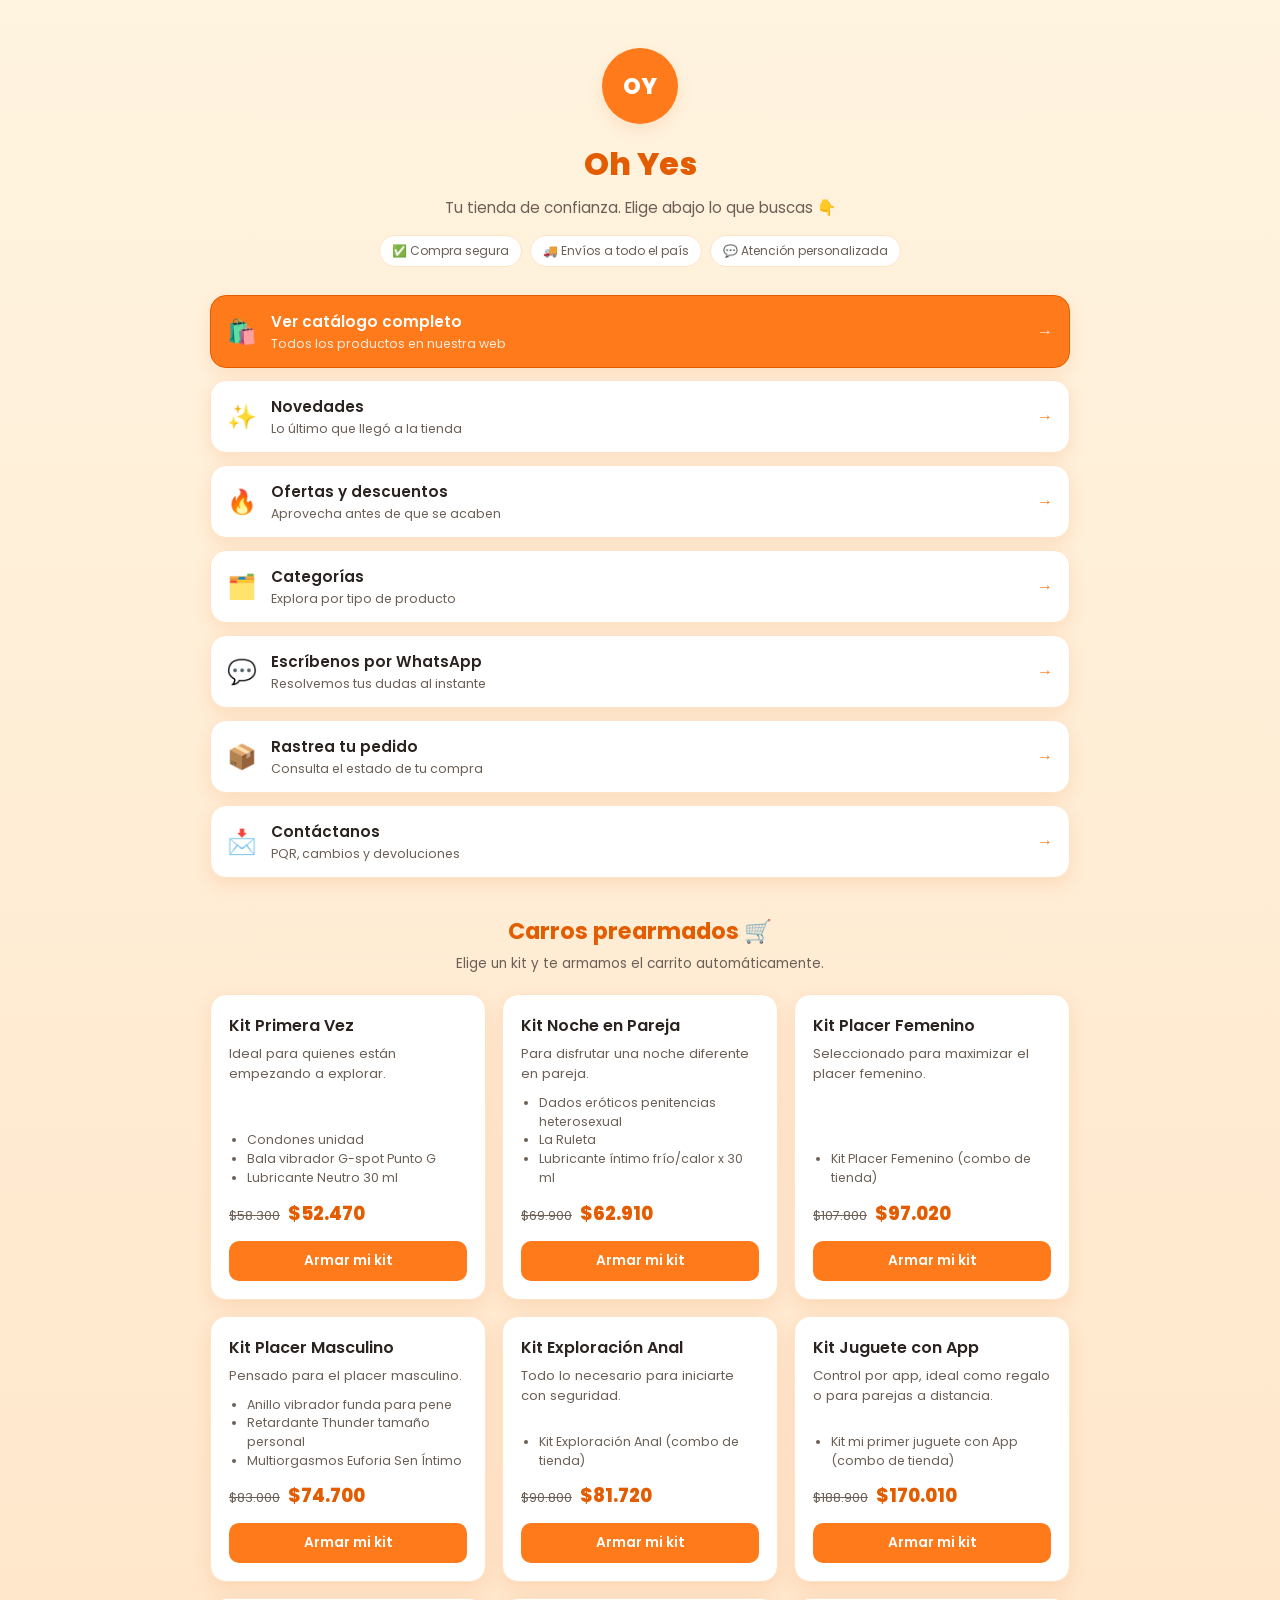
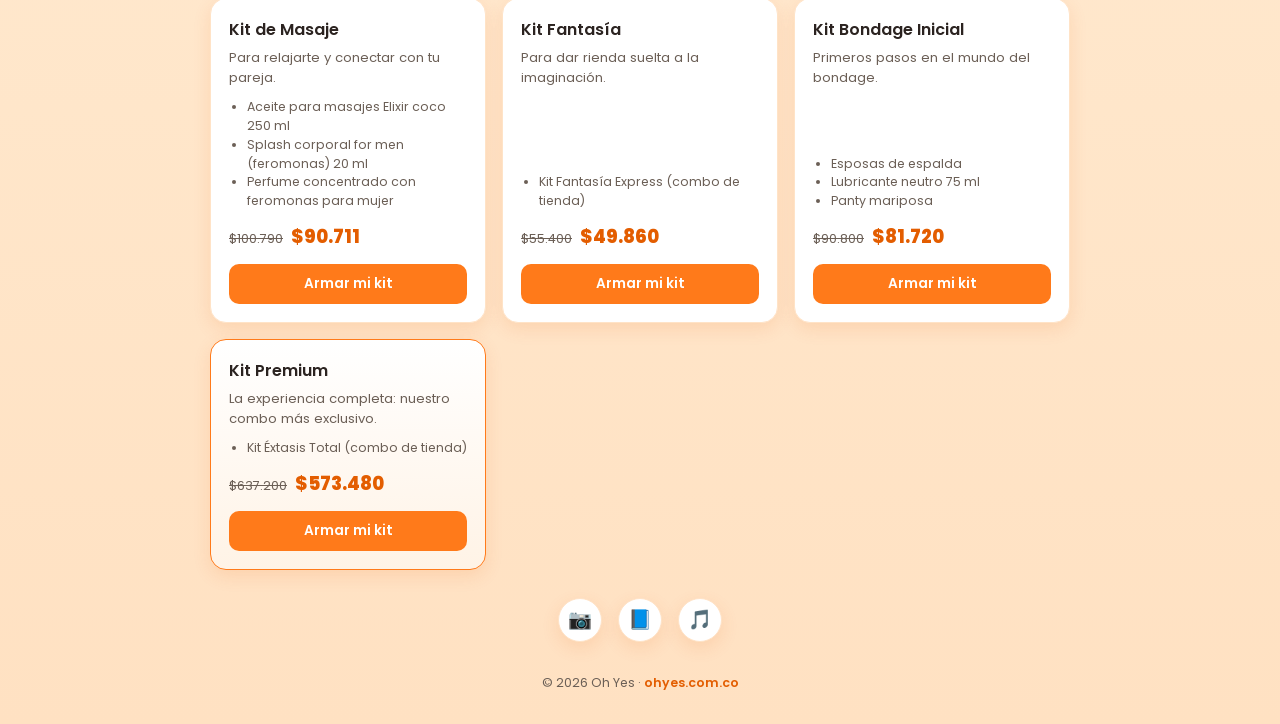
==== commit f9b3b7e0: "List each kit's included products from the price sheet Show the product names that make up each kit'" ====
--- a/index.html
+++ b/index.html
@@ -100,6 +100,11 @@
         <article class="kit-card">
           <h3>Kit Primera Vez</h3>
           <p class="kit-desc">Ideal para quienes están empezando a explorar.</p>
+          <ul class="kit-items">
+            <li>Condones unidad</li>
+            <li>Bala vibrador G-spot Punto G</li>
+            <li>Lubricante Neutro 30 ml</li>
+          </ul>
           <p class="kit-price"><span class="kit-old">$58.300</span> <span class="kit-new">$52.470</span></p>
           <a class="kit-btn" href="https://www.ohyes.com.co/carrito/?kit=primera-vez" target="_blank" rel="noopener">Armar mi kit</a>
         </article>
@@ -107,6 +112,11 @@
         <article class="kit-card">
           <h3>Kit Noche en Pareja</h3>
           <p class="kit-desc">Para disfrutar una noche diferente en pareja.</p>
+          <ul class="kit-items">
+            <li>Dados eróticos penitencias heterosexual</li>
+            <li>La Ruleta</li>
+            <li>Lubricante íntimo frío/calor x 30 ml</li>
+          </ul>
           <p class="kit-price"><span class="kit-old">$69.900</span> <span class="kit-new">$62.910</span></p>
           <a class="kit-btn" href="https://www.ohyes.com.co/carrito/?kit=noche-pareja" target="_blank" rel="noopener">Armar mi kit</a>
         </article>
@@ -114,6 +124,9 @@
         <article class="kit-card">
           <h3>Kit Placer Femenino</h3>
           <p class="kit-desc">Seleccionado para maximizar el placer femenino.</p>
+          <ul class="kit-items">
+            <li>Kit Placer Femenino (combo de tienda)</li>
+          </ul>
           <p class="kit-price"><span class="kit-old">$107.800</span> <span class="kit-new">$97.020</span></p>
           <a class="kit-btn" href="https://www.ohyes.com.co/carrito/?kit=placer-femenino" target="_blank" rel="noopener">Armar mi kit</a>
         </article>
@@ -121,6 +134,11 @@
         <article class="kit-card">
           <h3>Kit Placer Masculino</h3>
           <p class="kit-desc">Pensado para el placer masculino.</p>
+          <ul class="kit-items">
+            <li>Anillo vibrador funda para pene</li>
+            <li>Retardante Thunder tamaño personal</li>
+            <li>Multiorgasmos Euforia Sen Íntimo</li>
+          </ul>
           <p class="kit-price"><span class="kit-old">$83.000</span> <span class="kit-new">$74.700</span></p>
           <a class="kit-btn" href="https://www.ohyes.com.co/carrito/?kit=placer-masculino" target="_blank" rel="noopener">Armar mi kit</a>
         </article>
@@ -128,6 +146,9 @@
         <article class="kit-card">
           <h3>Kit Exploración Anal</h3>
           <p class="kit-desc">Todo lo necesario para iniciarte con seguridad.</p>
+          <ul class="kit-items">
+            <li>Kit Exploración Anal (combo de tienda)</li>
+          </ul>
           <p class="kit-price"><span class="kit-old">$90.800</span> <span class="kit-new">$81.720</span></p>
           <a class="kit-btn" href="https://www.ohyes.com.co/carrito/?kit=exploracion-anal" target="_blank" rel="noopener">Armar mi kit</a>
         </article>
@@ -135,6 +156,9 @@
         <article class="kit-card">
           <h3>Kit Juguete con App</h3>
           <p class="kit-desc">Control por app, ideal como regalo o para parejas a distancia.</p>
+          <ul class="kit-items">
+            <li>Kit mi primer juguete con App (combo de tienda)</li>
+          </ul>
           <p class="kit-price"><span class="kit-old">$188.900</span> <span class="kit-new">$170.010</span></p>
           <a class="kit-btn" href="https://www.ohyes.com.co/carrito/?kit=juguete-app" target="_blank" rel="noopener">Armar mi kit</a>
         </article>
@@ -142,6 +166,11 @@
         <article class="kit-card">
           <h3>Kit de Masaje</h3>
           <p class="kit-desc">Para relajarte y conectar con tu pareja.</p>
+          <ul class="kit-items">
+            <li>Aceite para masajes Elixir coco 250 ml</li>
+            <li>Splash corporal for men (feromonas) 20 ml</li>
+            <li>Perfume concentrado con feromonas para mujer</li>
+          </ul>
           <p class="kit-price"><span class="kit-old">$100.790</span> <span class="kit-new">$90.711</span></p>
           <a class="kit-btn" href="https://www.ohyes.com.co/carrito/?kit=masaje" target="_blank" rel="noopener">Armar mi kit</a>
         </article>
@@ -149,6 +178,9 @@
         <article class="kit-card">
           <h3>Kit Fantasía</h3>
           <p class="kit-desc">Para dar rienda suelta a la imaginación.</p>
+          <ul class="kit-items">
+            <li>Kit Fantasía Express (combo de tienda)</li>
+          </ul>
           <p class="kit-price"><span class="kit-old">$55.400</span> <span class="kit-new">$49.860</span></p>
           <a class="kit-btn" href="https://www.ohyes.com.co/carrito/?kit=fantasia" target="_blank" rel="noopener">Armar mi kit</a>
         </article>
@@ -156,6 +188,11 @@
         <article class="kit-card">
           <h3>Kit Bondage Inicial</h3>
           <p class="kit-desc">Primeros pasos en el mundo del bondage.</p>
+          <ul class="kit-items">
+            <li>Esposas de espalda</li>
+            <li>Lubricante neutro 75 ml</li>
+            <li>Panty mariposa</li>
+          </ul>
           <p class="kit-price"><span class="kit-old">$90.800</span> <span class="kit-new">$81.720</span></p>
           <a class="kit-btn" href="https://www.ohyes.com.co/carrito/?kit=bondage-inicial" target="_blank" rel="noopener">Armar mi kit</a>
         </article>
@@ -163,6 +200,9 @@
         <article class="kit-card featured">
           <h3>Kit Premium</h3>
           <p class="kit-desc">La experiencia completa: nuestro combo más exclusivo.</p>
+          <ul class="kit-items">
+            <li>Kit Éxtasis Total (combo de tienda)</li>
+          </ul>
           <p class="kit-price"><span class="kit-old">$637.200</span> <span class="kit-new">$573.480</span></p>
           <a class="kit-btn" href="https://www.ohyes.com.co/carrito/?kit=premium" target="_blank" rel="noopener">Armar mi kit</a>
         </article>
--- a/styles.css
+++ b/styles.css
@@ -203,6 +203,14 @@
   flex: 1;
 }
 
+.kit-items {
+  margin-top: 10px;
+  padding-left: 18px;
+  color: var(--text-muted);
+  font-size: 0.78rem;
+  line-height: 1.5;
+}
+
 .kit-price {
   margin-top: 12px;
   display: flex;
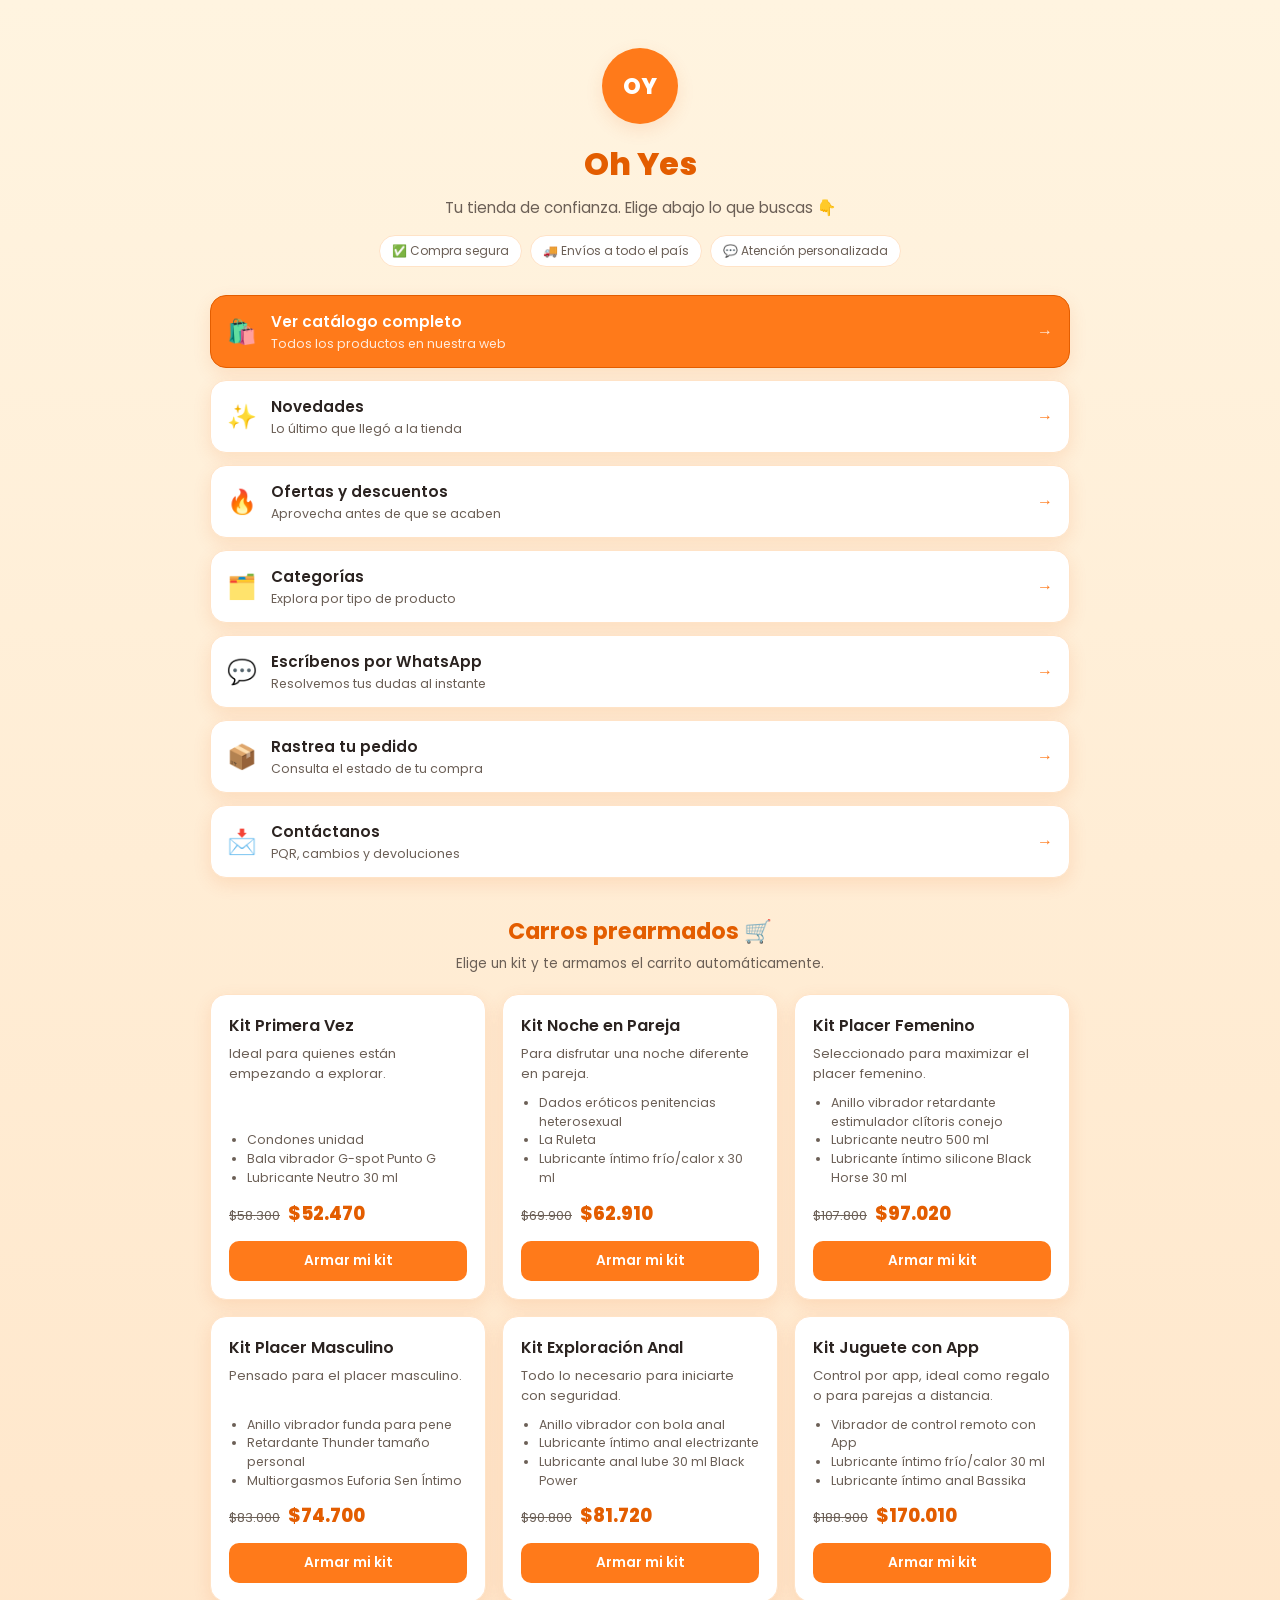
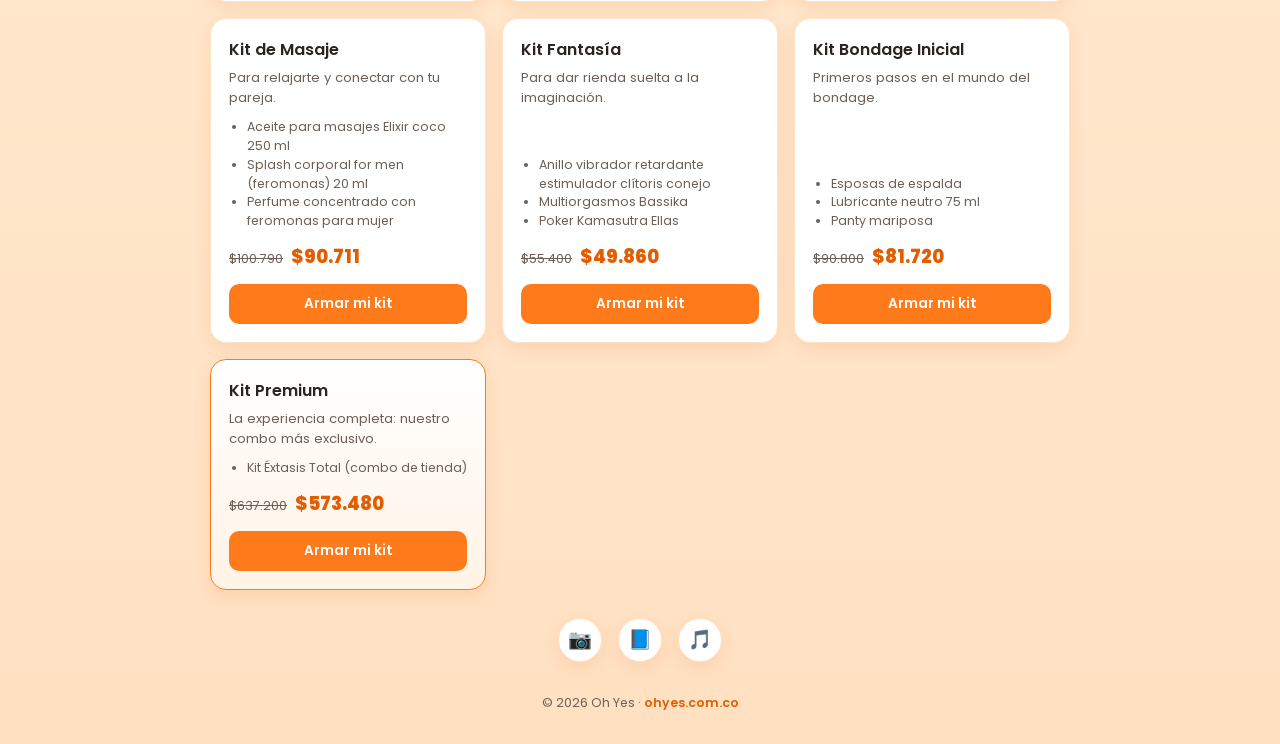
==== commit 2d3a8d2b: "Fill in product breakdown for the 4 store combo kits Compose Kit Placer Femenino, Kit Exploración An" ====
--- a/index.html
+++ b/index.html
@@ -125,7 +125,9 @@
           <h3>Kit Placer Femenino</h3>
           <p class="kit-desc">Seleccionado para maximizar el placer femenino.</p>
           <ul class="kit-items">
-            <li>Kit Placer Femenino (combo de tienda)</li>
+            <li>Anillo vibrador retardante estimulador clítoris conejo</li>
+            <li>Lubricante neutro 500 ml</li>
+            <li>Lubricante íntimo silicone Black Horse 30 ml</li>
           </ul>
           <p class="kit-price"><span class="kit-old">$107.800</span> <span class="kit-new">$97.020</span></p>
           <a class="kit-btn" href="https://www.ohyes.com.co/carrito/?kit=placer-femenino" target="_blank" rel="noopener">Armar mi kit</a>
@@ -147,7 +149,9 @@
           <h3>Kit Exploración Anal</h3>
           <p class="kit-desc">Todo lo necesario para iniciarte con seguridad.</p>
           <ul class="kit-items">
-            <li>Kit Exploración Anal (combo de tienda)</li>
+            <li>Anillo vibrador con bola anal</li>
+            <li>Lubricante íntimo anal electrizante</li>
+            <li>Lubricante anal lube 30 ml Black Power</li>
           </ul>
           <p class="kit-price"><span class="kit-old">$90.800</span> <span class="kit-new">$81.720</span></p>
           <a class="kit-btn" href="https://www.ohyes.com.co/carrito/?kit=exploracion-anal" target="_blank" rel="noopener">Armar mi kit</a>
@@ -157,7 +161,9 @@
           <h3>Kit Juguete con App</h3>
           <p class="kit-desc">Control por app, ideal como regalo o para parejas a distancia.</p>
           <ul class="kit-items">
-            <li>Kit mi primer juguete con App (combo de tienda)</li>
+            <li>Vibrador de control remoto con App</li>
+            <li>Lubricante íntimo frío/calor 30 ml</li>
+            <li>Lubricante íntimo anal Bassika</li>
           </ul>
           <p class="kit-price"><span class="kit-old">$188.900</span> <span class="kit-new">$170.010</span></p>
           <a class="kit-btn" href="https://www.ohyes.com.co/carrito/?kit=juguete-app" target="_blank" rel="noopener">Armar mi kit</a>
@@ -179,7 +185,9 @@
           <h3>Kit Fantasía</h3>
           <p class="kit-desc">Para dar rienda suelta a la imaginación.</p>
           <ul class="kit-items">
-            <li>Kit Fantasía Express (combo de tienda)</li>
+            <li>Anillo vibrador retardante estimulador clítoris conejo</li>
+            <li>Multiorgasmos Bassika</li>
+            <li>Poker Kamasutra Ellas</li>
           </ul>
           <p class="kit-price"><span class="kit-old">$55.400</span> <span class="kit-new">$49.860</span></p>
           <a class="kit-btn" href="https://www.ohyes.com.co/carrito/?kit=fantasia" target="_blank" rel="noopener">Armar mi kit</a>
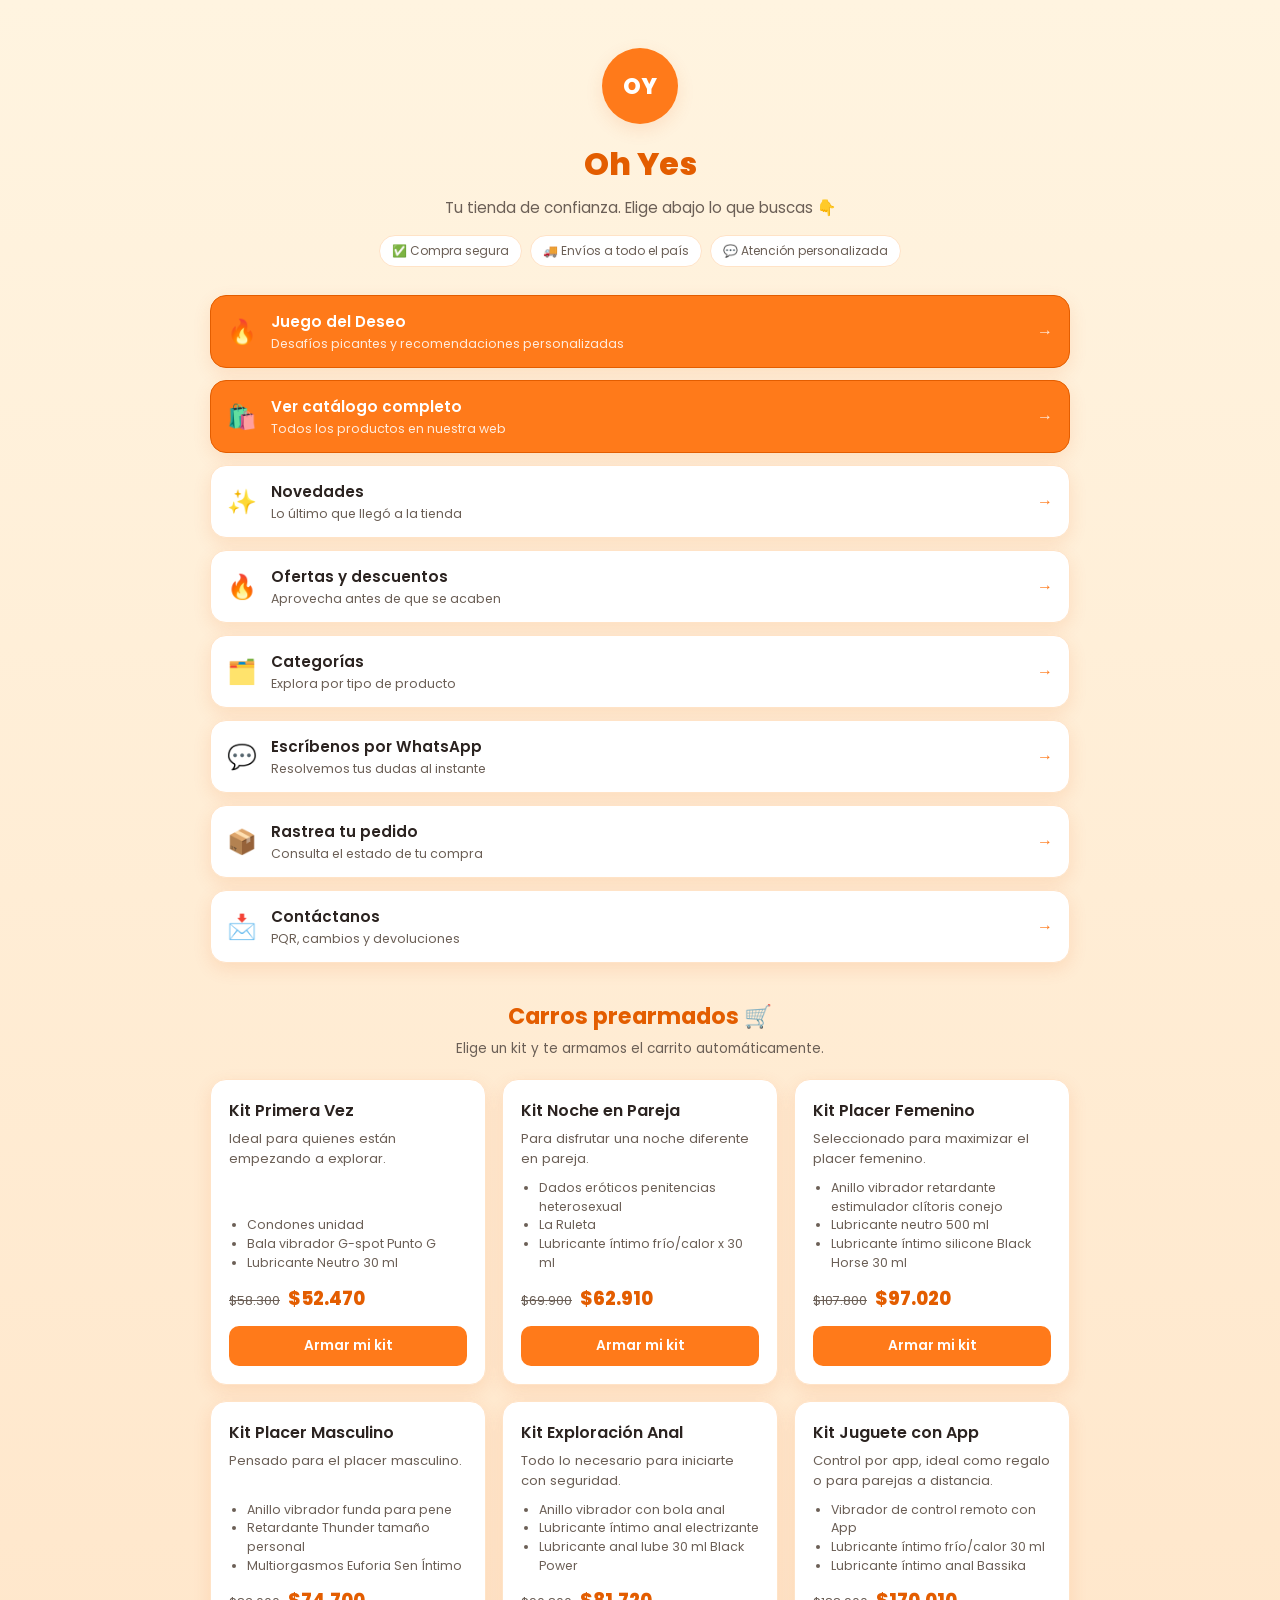
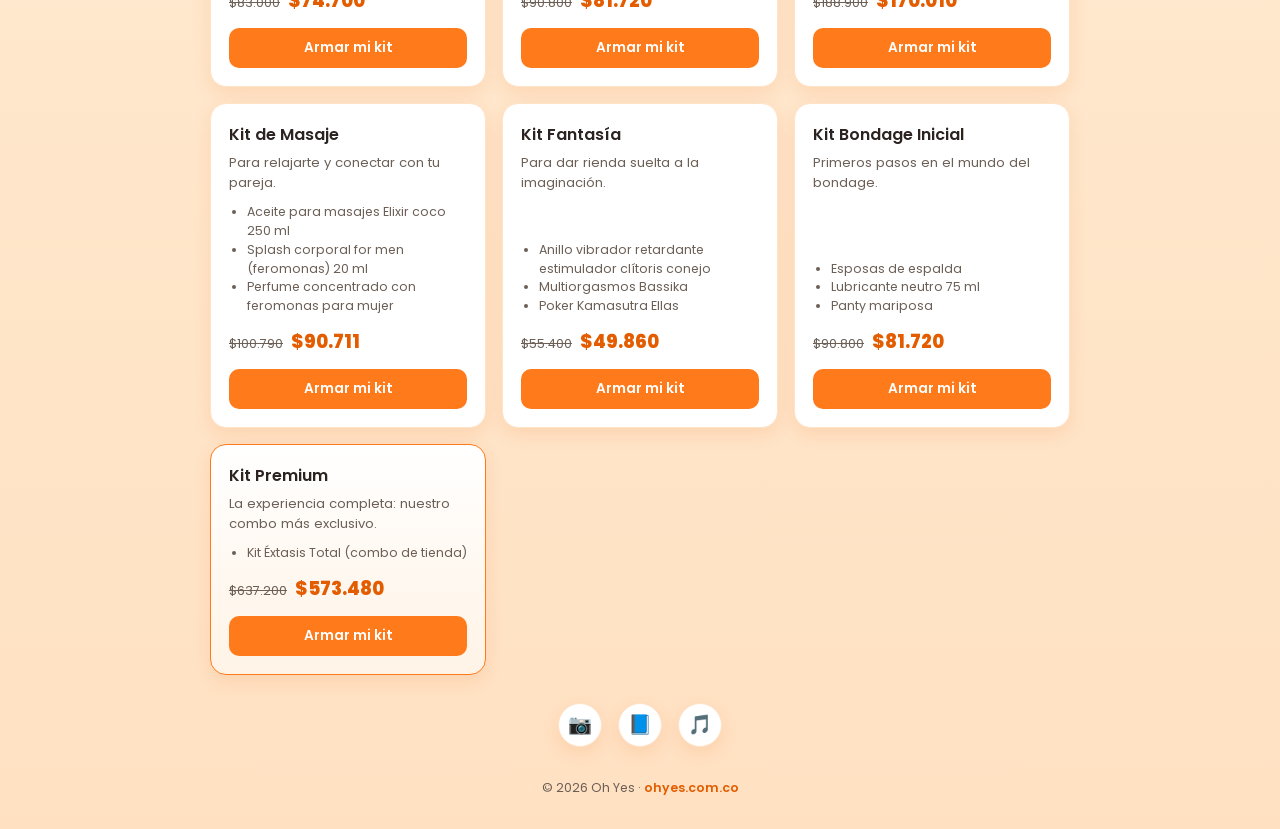
==== commit a1d949f3: "Agregar Juego del Deseo con 3 opciones de juego - Crear página interactiva de juego (juego.html) - I" ====
--- a/index.html
+++ b/index.html
@@ -26,6 +26,15 @@
 
     <section class="links" aria-label="Accesos rápidos">
 
+      <a class="link-card featured" href="juego.html" rel="noopener">
+        <span class="icon">🔥</span>
+        <span class="text">
+          <strong>Juego del Deseo</strong>
+          <small>Desafíos picantes y recomendaciones personalizadas</small>
+        </span>
+        <span class="arrow">→</span>
+      </a>
+
       <a class="link-card featured" href="https://ohyes.com.co" target="_blank" rel="noopener">
         <span class="icon">🛍️</span>
         <span class="text">
